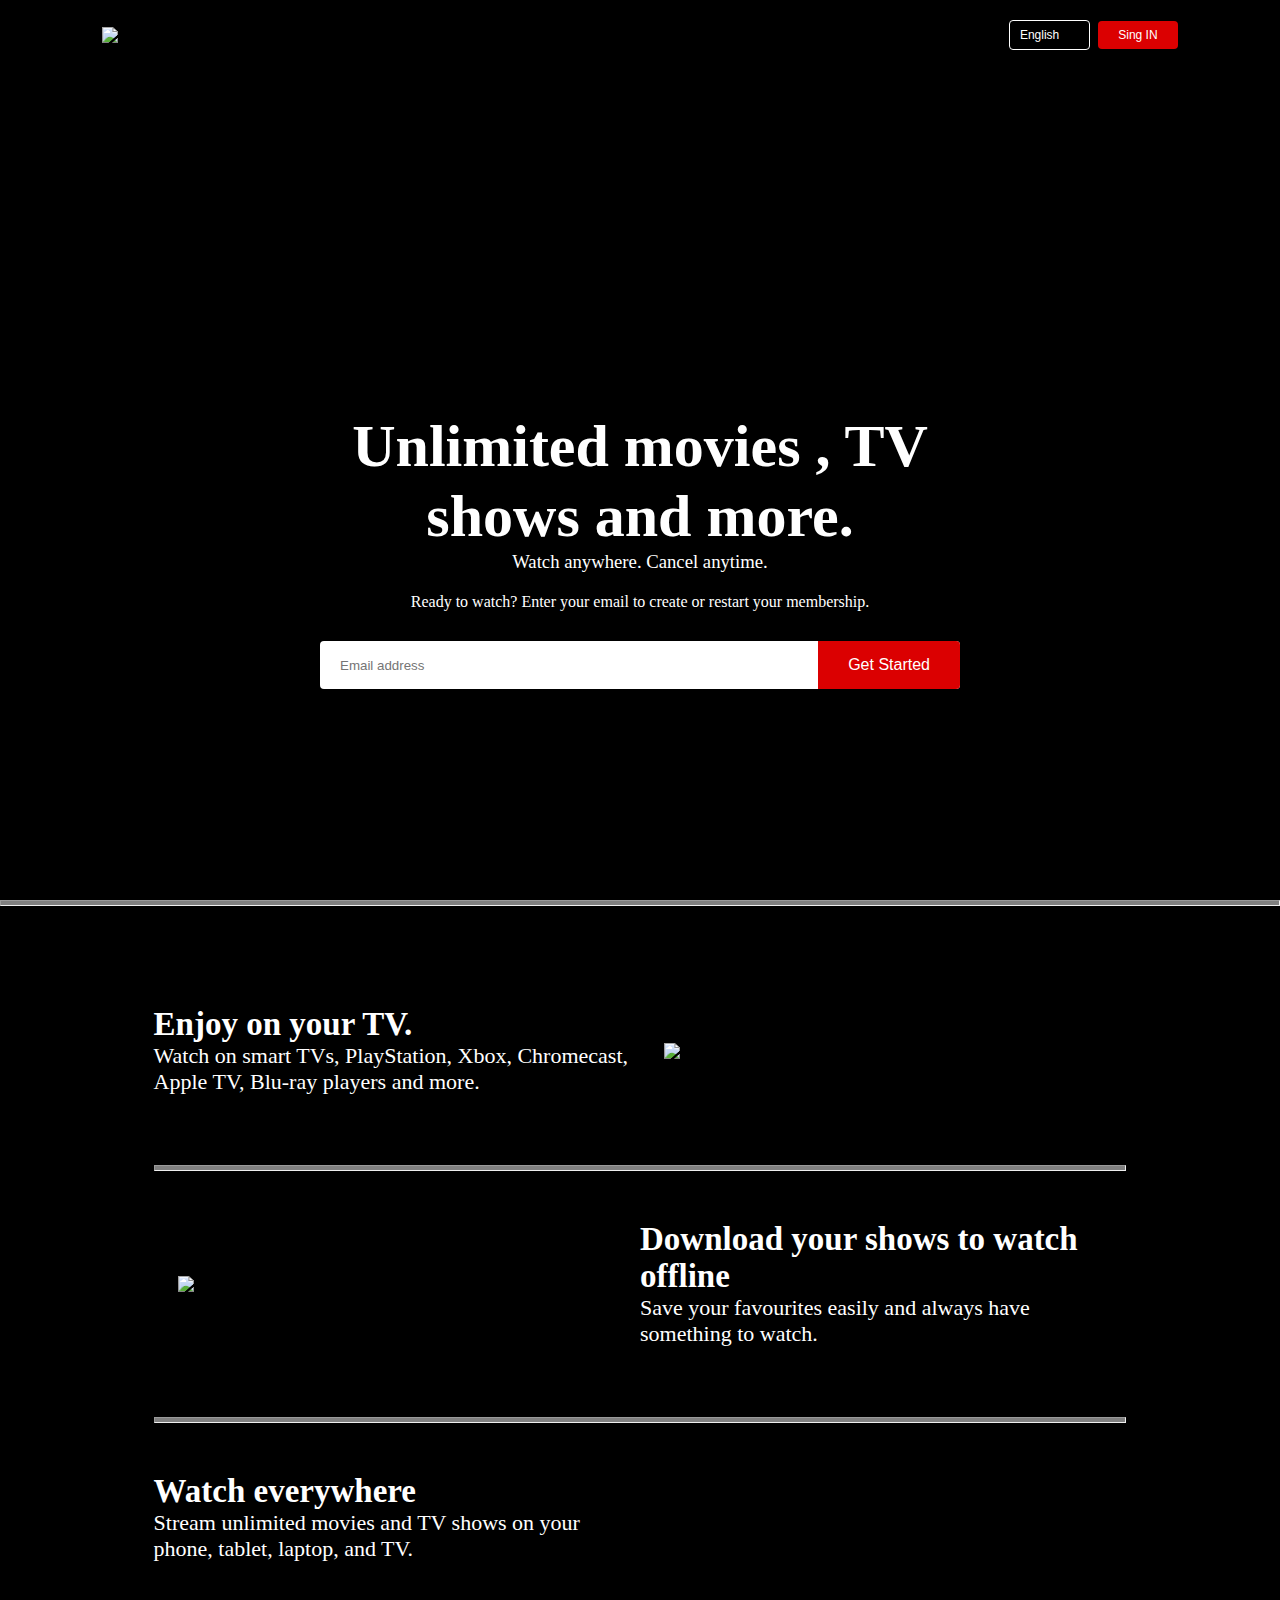
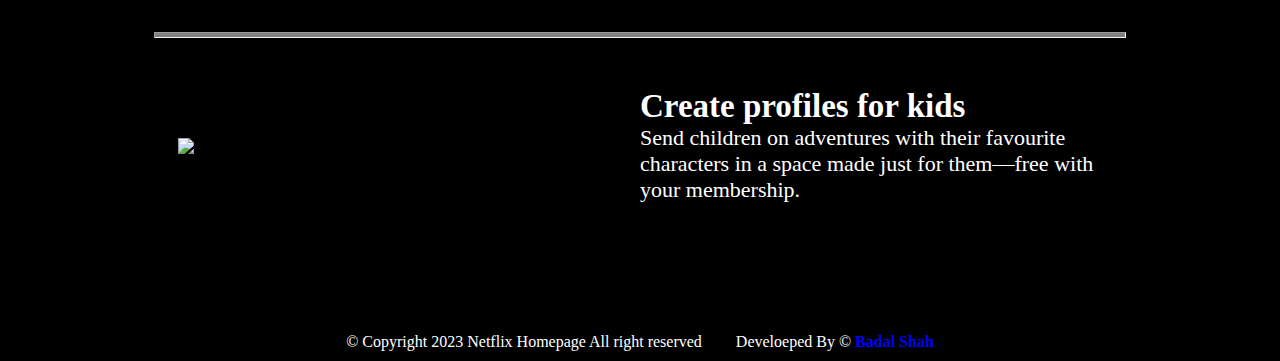
==== index.html @ e0e79574 "inital commit" ====
<!DOCTYPE html>
<html lang="en">
  <head>
    <meta charset="UTF-8" />
    <meta name="viewport" content="width=device-width, initial-scale=1.0" />
    <title>Document</title>
    <link rel="stylesheet" href="style.css" />
  </head>
  <body>
    <div class="header">
      <nav>
        <img src="logo.png" class="logo" />
        <div>
          <button class="language-btn">
            English <img src="down-icon.png" alt="" />
          </button>
          <button>Sing IN</button>
        </div>
      </nav>
      <div class="header-content">
        <h1>Unlimited movies , TV shows and more.</h1>
        <h3>Watch anywhere. Cancel anytime.</h3>
        <p>
          Ready to watch? Enter your email to create or restart your membership.
        </p>
        <form class="email-singup">
          <input type="email" placeholder="Email address" required />
          <button type="submit">Get Started</button>
        </form>
      </div>
    </div>
    <hr>
    <div class="features">
      <div class="row">
        <div class="text-col">
          <h2>Enjoy on your TV.</h2>
          <p>
            Watch on smart TVs, PlayStation, Xbox, Chromecast, Apple TV, Blu-ray
            players and more.
          </p>
        </div>
        <div class="img-col">
          <img src="feature-1.png" />
        </div>
      </div>
      <hr>
      <div class="row">
        <div class="img-col">
            <img src="feature-2.png"/>
          </div>
       
        <div class="text-col">
          <h2>Download your shows to watch offline</h2>
          <p>
            Save your favourites easily and always have something to watch.
          </p>
        </div>
    </div>
     <hr>    
      <div class="row">
        <div class="text-col">
          <h2>Watch everywhere</h2>
          <p>
            Stream unlimited movies and TV shows on your phone, tablet, laptop, and TV.
          </p>
        </div>
      
      <div class="img-col">
        <img src="feature-3.png" alt="">
        
        </div>
      </div>
      <hr>
      <div class="row">
        <div class="img-col">
            <img src="feature-4.png" />
          </div>
        <div class="text-col">
          <h2>
            Create profiles for kids

        </h2>
          <p>
            Send children on adventures with their favourite characters in a space made just for them—free with your membership.


          </p>
        </div>
        
      </div>
    </div>
  </body>
  <div class="foot">
    <footer>
        &copy; Copyright 2023 Netflix Homepage All right reserved <span> Develoeped By &copy; <a href="https://www.linkedin.com/in/badal-shah-369a82257/">Badal Shah</a></span>
       
    </footer>
  </div>
</html>
---- style.css ----
*{
    margin: 0;
    padding: 0;
    box-sizing: border-box;
}
body{
    background: #000;
    color: #fff;
}
.header{
    width: 100%;
    height: 100vh;
    background-image:  linear-gradient(rgba(0,0,0,0.7),rgba(0,0,0,0.7)),  url(header-image.png);
    background-repeat: no-repeat;
    background-size: cover;
    background-position: center;
    padding: 10px 8%;
    position: relative;
}
nav{
    display: flex;
    align-items: center;
    justify-content: space-between;
    padding: 10px 0px;

}
.logo{
    width: 150px;
    cursor: pointer;
}
nav button{
    border: 0;
    outline: 0;
    background: #db0001;
    color: #fff;
    padding: 7px 20px;
    font-size: 12px;
    border-radius: 4px;
    margin-left: 4px;
    cursor: pointer;
}
.language-btn{
    display: inline-flex;
    align-items: center;
    background: transparent;
    border: 1px solid #fff;
    padding: 7px 10px;
}
.language-btn img{
    width: 10px;
    margin-left: 10px;

}
.header-content{
    position: absolute;
    top: 50%;
    left: 50%;
    transform: translate(-50%,-50%);
    text-align: center;
    margin-top: 100px;

}
.header-content h1{
    font-size: 60px;
    line-height: 70px;
    font-weight: 600;
    max-width: 650px;
}
.header-content h3{
    font-weight: 400;
    margin-bottom: 20px;
}
.email-singup{
    background: #fff;
    border-radius: 4px;
    display: flex;
    align-items: center;
    margin-top: 30px;
    overflow: hidden;
}
.email-singup input{
    flex: 1;
    border: 0;
    outline: 0;
    margin-left: 20px;
}
.email-singup button{
    background: #db0001;
    border: 0;
    outline: 0;
    color: #fff;
    font-size: 16px;
    cursor: pointer;
    padding: 15px 30px;

}
/* features section styling */
.features{
    padding: 50px 12%;
    font-size: 22px;
}
.row{
    display: flex;
    width: 100%;
    align-items: center;
    flex-wrap: wrap;
    padding: 50px 0;
}
.text-col{
    flex-basis: 50%;
    margin-bottom: 20px;

}
.img-col{
    flex-basis: 50%;
    margin-bottom: 20px;
}
.img-col img{
    display: block;
    width: 90%;
    margin: auto;
}
hr{
    position: cover;
    padding: 2px 0;
    background-color: grey;
}
/* Apply styles to the footer element */
footer {
    background-color: black; 
    color: white; 
    padding: 10px; 
    text-align: center; 
}

/* Apply styles to the span element within the footer */
footer span {
    margin-left: 30px; 
}
a{
    font-weight: bold;
    color: blue;
    text-decoration: none;
}
a:hover{
    font-size: large;
    font-weight: 500;
    color: darkred;
}
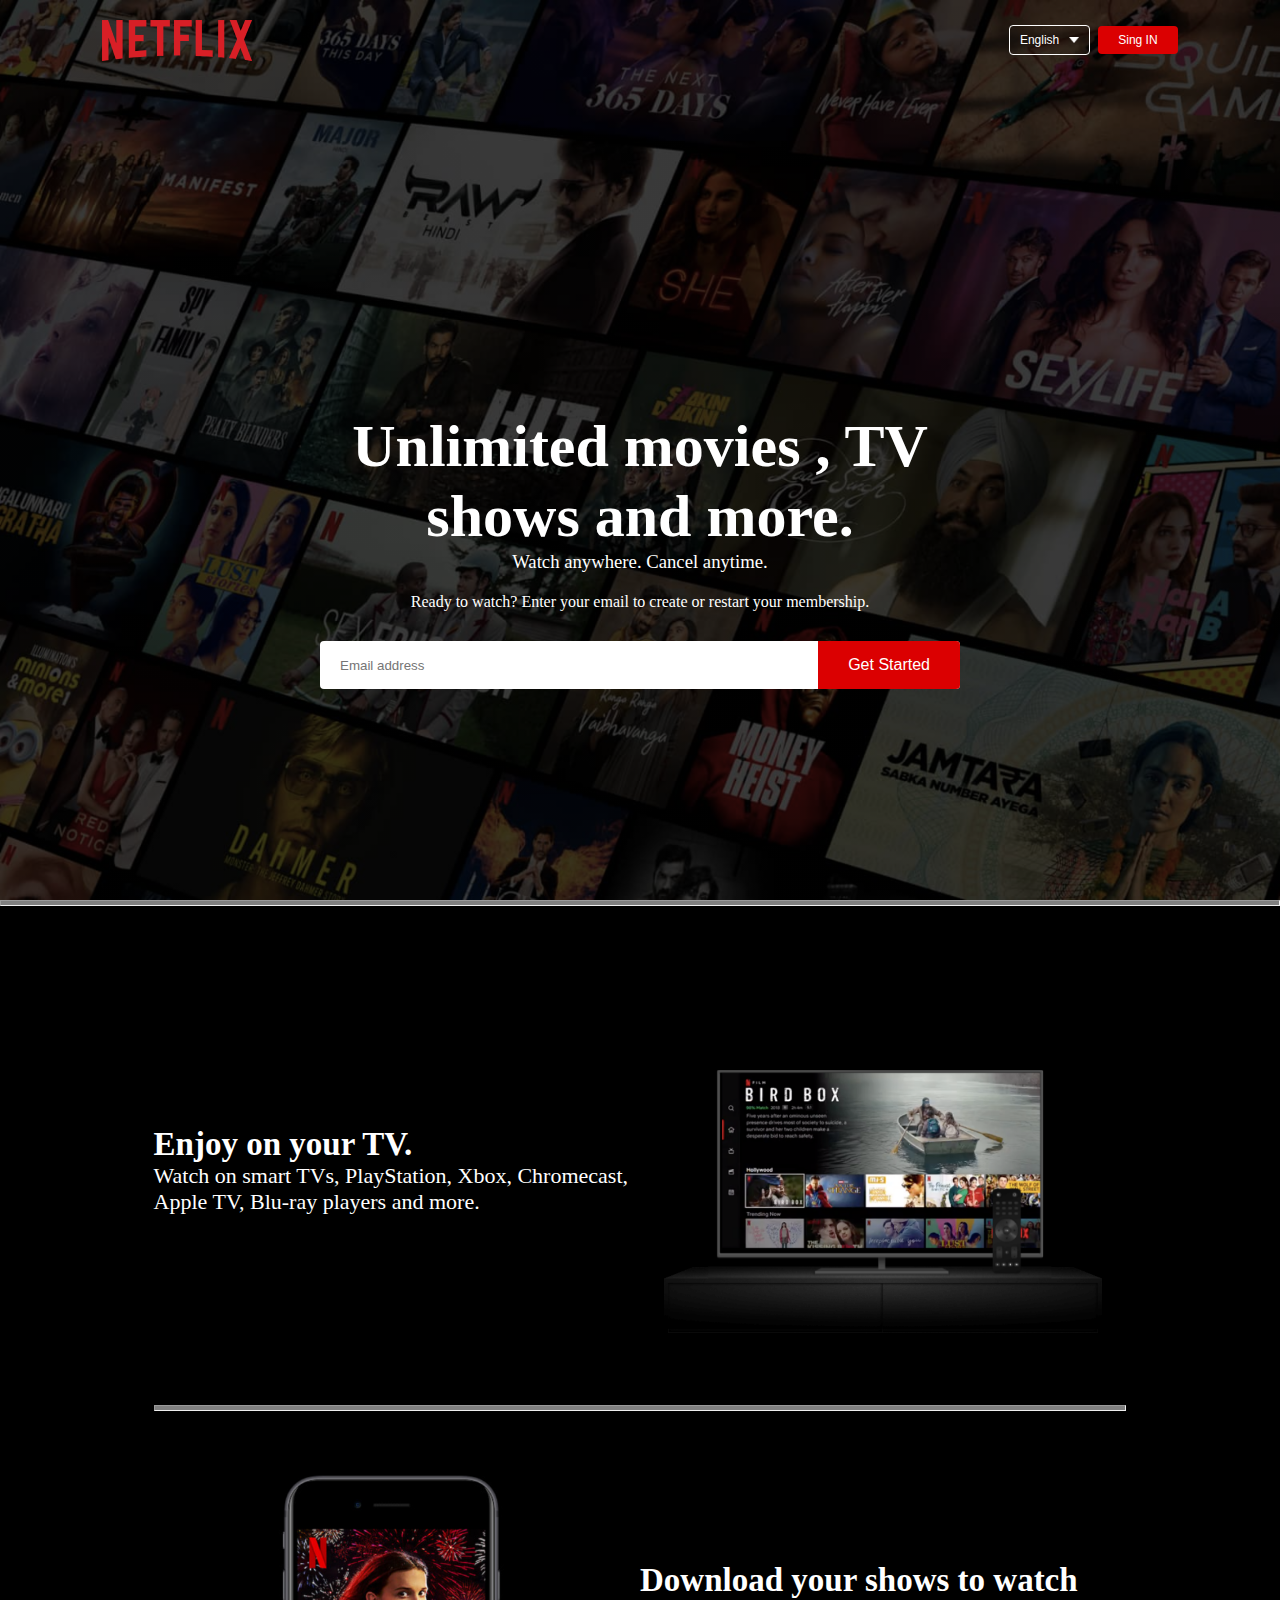
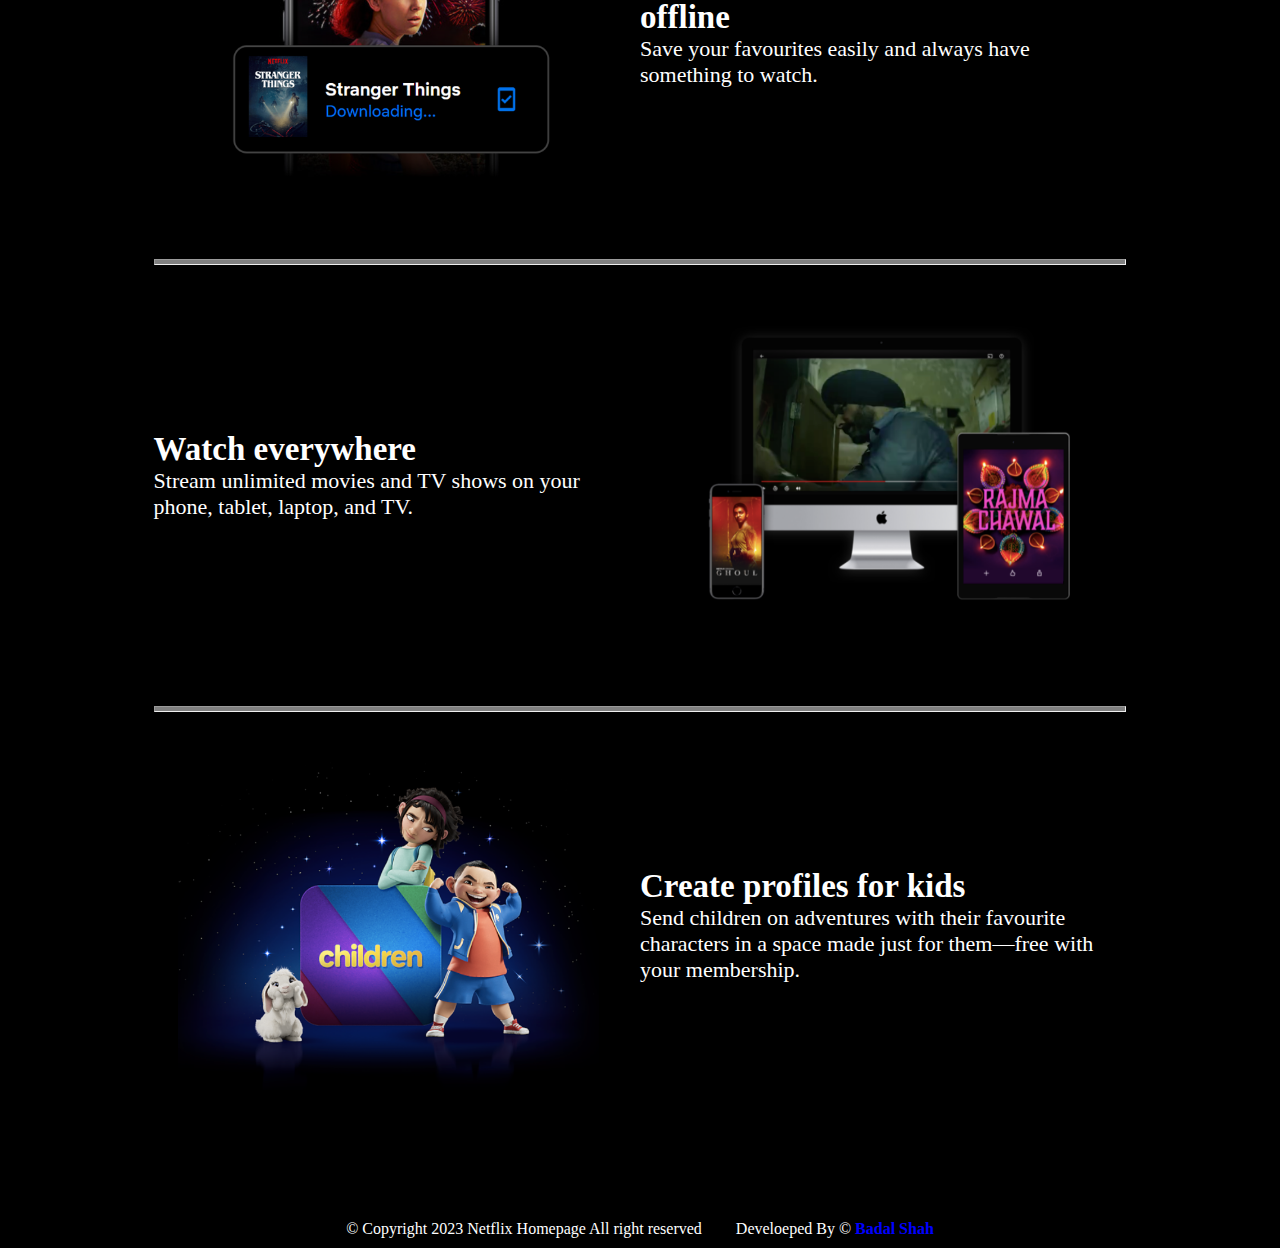
==== commit 91077296: "second commit" ====
--- a/index.html
+++ b/index.html
@@ -1,18 +1,16 @@
 <!DOCTYPE html>
 <html lang="en">
   <head>
-    <meta charset="UTF-8" />
-    <meta name="viewport" content="width=device-width, initial-scale=1.0" />
     <title>Document</title>
     <link rel="stylesheet" href="style.css" />
   </head>
   <body>
     <div class="header">
       <nav>
-        <img src="logo.png" class="logo" />
+        <img src="images/logo.png" class="logo" />
         <div>
           <button class="language-btn">
-            English <img src="down-icon.png" alt="" />
+            English <img src="images/down-icon.png" alt="" />
           </button>
           <button>Sing IN</button>
         </div>
@@ -40,13 +38,13 @@
           </p>
         </div>
         <div class="img-col">
-          <img src="feature-1.png" />
+          <img src="images/feature-1.png" />
         </div>
       </div>
       <hr>
       <div class="row">
         <div class="img-col">
-            <img src="feature-2.png"/>
+            <img src="images/feature-2.png"/>
           </div>
        
         <div class="text-col">
@@ -66,14 +64,14 @@
         </div>
       
       <div class="img-col">
-        <img src="feature-3.png" alt="">
+        <img src="images/feature-3.png" alt="">
         
         </div>
       </div>
       <hr>
       <div class="row">
         <div class="img-col">
-            <img src="feature-4.png" />
+            <img src="images/feature-4.png" />
           </div>
         <div class="text-col">
           <h2>
--- a/style.css
+++ b/style.css
@@ -10,7 +10,7 @@
 .header{
     width: 100%;
     height: 100vh;
-    background-image:  linear-gradient(rgba(0,0,0,0.7),rgba(0,0,0,0.7)),  url(header-image.png);
+    background-image:  linear-gradient(rgba(0,0,0,0.7),rgba(0,0,0,0.7)),  url(images/header-image.png);
     background-repeat: no-repeat;
     background-size: cover;
     background-position: center;
